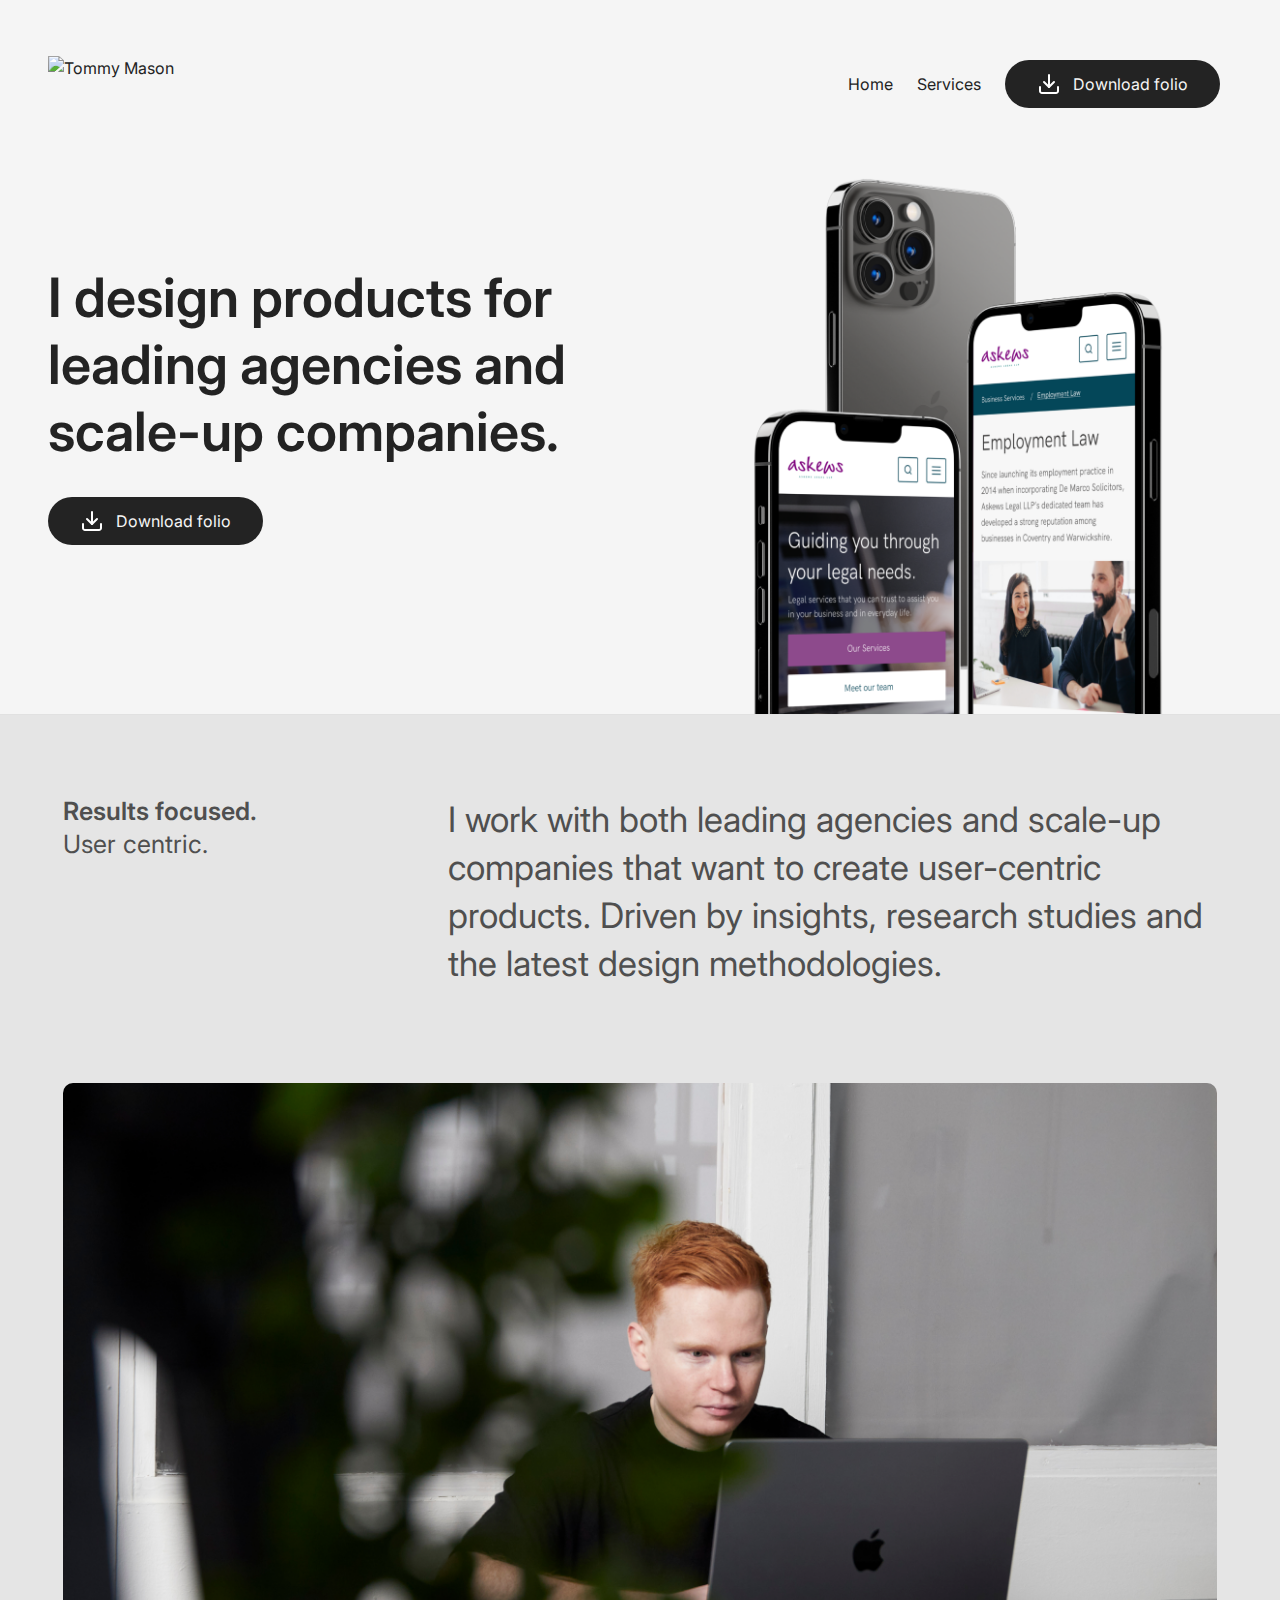
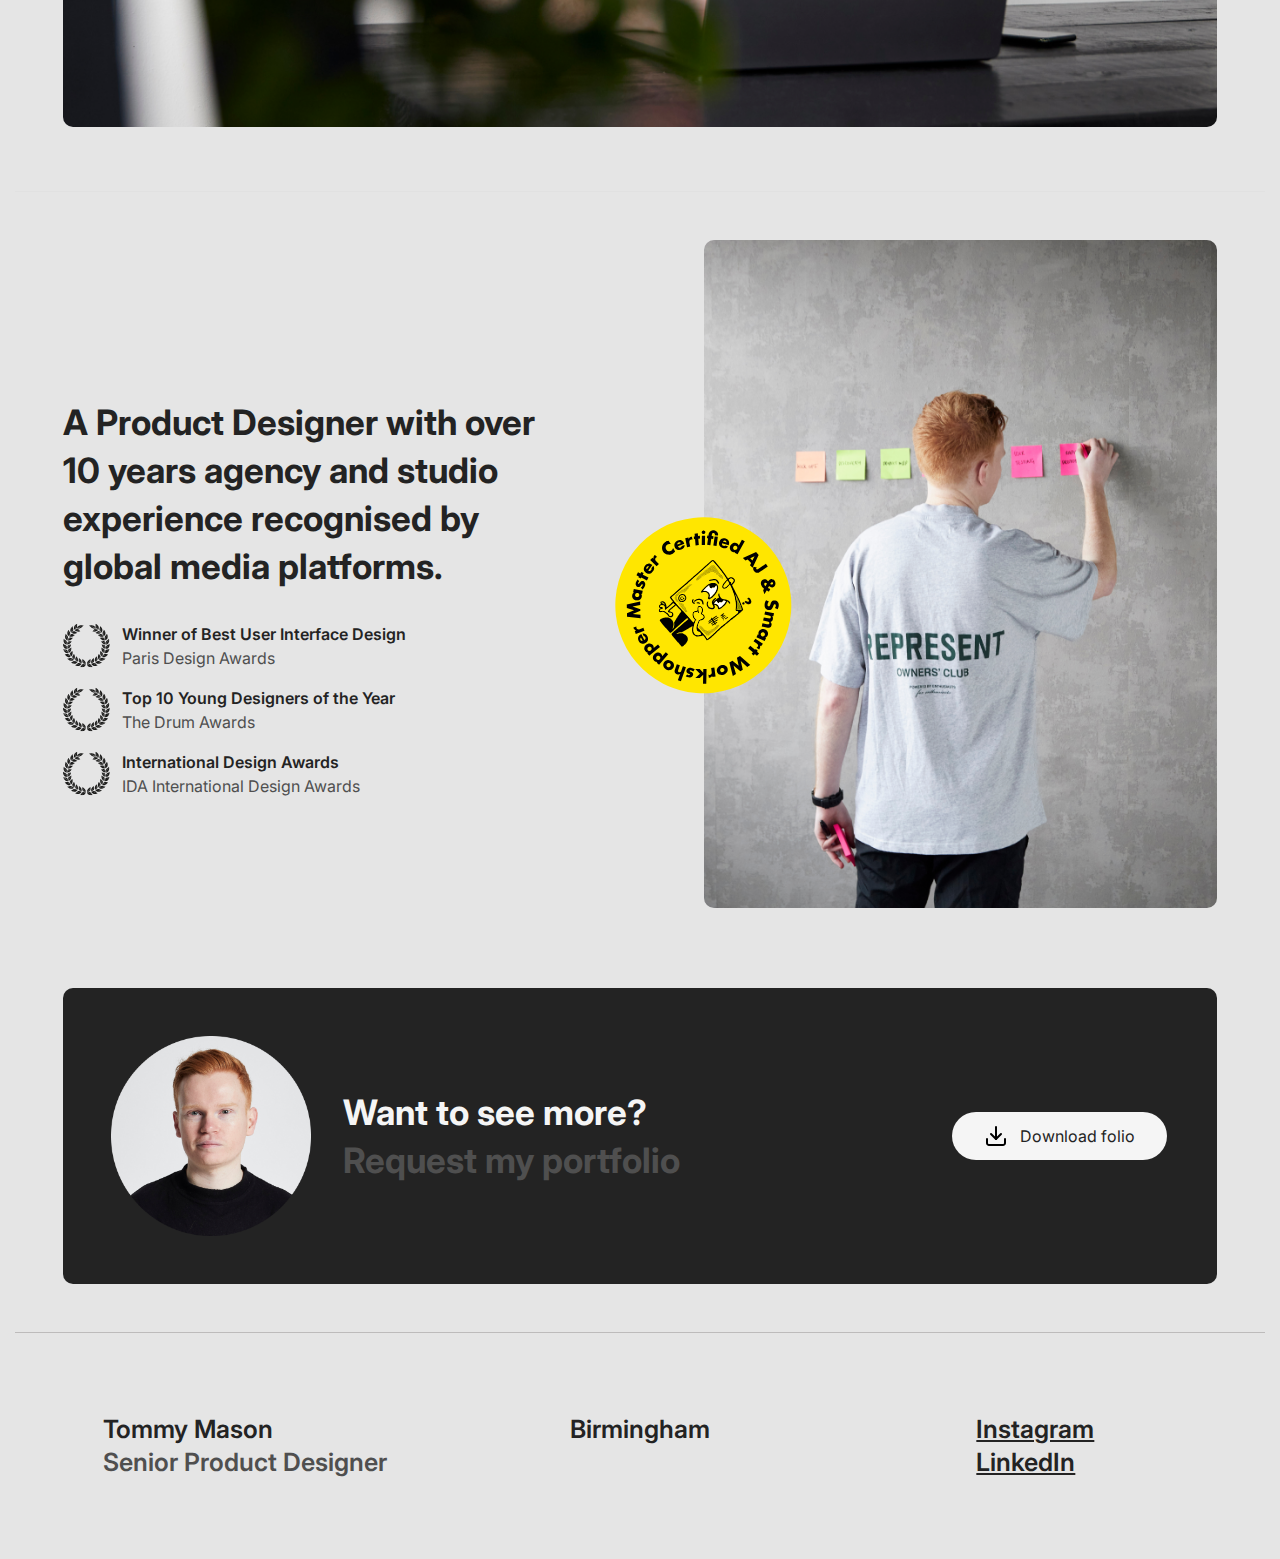
==== index.html @ 69284a3f "portfolio addition" ====
<!DOCTYPE html>
<!--[if lt IE 7]>      <html class="no-js lt-ie9 lt-ie8 lt-ie7"> <![endif]-->
<!--[if IE 7]>         <html class="no-js lt-ie9 lt-ie8"> <![endif]-->
<!--[if IE 8]>         <html class="no-js lt-ie9"> <![endif]-->
<!--[if gt IE 8]>      <html class="no-js"> <!--<![endif]-->
<html>
    <head>
        <meta charset="utf-8">
        <meta http-equiv="X-UA-Compatible" content="IE=edge">
        <title>Tommy Mason</title>
        <meta name="description" content="">
        <meta property="og:title" content="Tommy Mason">
        <meta property="og:site_name" content="Tommy Mason">
        <meta property="og:url" content="www.Tommy Mason.co.uk">
        <meta property="og:description" content="I design products for leading agencies and scale-up companies.">
        <meta property="og:type" content="product">
        <meta property="og:image" content="img/social/Facebook.png">
        <meta name="twitter:card" content="summary">
        <meta name="twitter:site" content="@_TommyMason">
        <meta name="twitter:title" content="Tommy Mason">
        <meta name="twitter:description" content="I design products for leading agencies and scale-up companies.">
        <meta name="twitter:image" content="https://zingy-zabaione-4a0a36.netlify.app/img/social/Twitter.jpg">
        <meta name="viewport" content="width=device-width, initial-scale=1">
        <link rel="shortcut icon" href="favicon.ico" type="image/x-icon">
        <link rel="icon" href="favicon.ico" type="image/x-icon">

        <link rel="stylesheet" href="css/animate.css">
        <link rel="stylesheet" href="css/style.css">
        <link rel="preconnect" href="https://fonts.googleapis.com">
        <link rel="preconnect" href="https://fonts.gstatic.com" crossorigin>
        <link href="https://fonts.googleapis.com/css2?family=Inter:wght@400;500;600&display=swap" rel="stylesheet">
        <!-- <script async src="https://cdn.splitbee.io/sb.js"></script> -->
    </head>
    <body class="home">
        <div id="wrapper">
            <section class="section1 h-flow h-bot-border c-section c-section--center c-header h-full-width">
                <div class="c-header--bar">
                    <img class="c-logo" src="img/logo.svg" alt="Tommy Mason" />
                    <ul class="c-nav">
                        <li><a href="/">Home</a></li>
                        <li><a href="services.html">Services</a></li>
                        <li><a href="javascript:void(0);" class="c-btn--primary c-btn js-download"><svg width="24" height="24" viewBox="0 0 24 24" fill="none" xmlns="http://www.w3.org/2000/svg">
<path d="M21 15V19C21 19.5304 20.7893 20.0391 20.4142 20.4142C20.0391 20.7893 19.5304 21 19 21H5C4.46957 21 3.96086 20.7893 3.58579 20.4142C3.21071 20.0391 3 19.5304 3 19V15" stroke="white" stroke-width="2" stroke-linecap="round" stroke-linejoin="round"/>
<g class="arrow"><path d="M7 10L12 15L17 10" stroke="white" stroke-width="2" stroke-linecap="round" stroke-linejoin="round"/>
<path d="M12 15V3" stroke="white" stroke-width="2" stroke-linecap="round" stroke-linejoin="round"/></g>
</svg> Download folio</a></li>
                    </ul>
                </div>
                <div class="section c-hero h-2-col">
                    <div class="c-hero--text">
                    <h1>I design products for leading agencies and scale-up companies.</h1>
                    <a href="javascript:void(0);" class="c-btn--primary c-btn js-download"><svg width="24" height="24" viewBox="0 0 24 24" fill="none" xmlns="http://www.w3.org/2000/svg">
<path d="M21 15V19C21 19.5304 20.7893 20.0391 20.4142 20.4142C20.0391 20.7893 19.5304 21 19 21H5C4.46957 21 3.96086 20.7893 3.58579 20.4142C3.21071 20.0391 3 19.5304 3 19V15" stroke="white" stroke-width="2" stroke-linecap="round" stroke-linejoin="round"/>
<g class="arrow"><path d="M7 10L12 15L17 10" stroke="white" stroke-width="2" stroke-linecap="round" stroke-linejoin="round"/>
<path d="M12 15V3" stroke="white" stroke-width="2" stroke-linecap="round" stroke-linejoin="round"/></g>
</svg> Download folio</a>
                    </div>
                    <img srcset=" img/iphone@3x.png 3019w,  img/iphone@2x.png 2013w, img/iphone@1x.png 1006w " src="img/iphone.png" >
                </div>
            </section>
            
            <section class="section2 h-2-col-small-big c-section ">
                <div class="h-2-line-heading">
                    <p>Results focused.</p>
                    <p>User centric.</p>
                </div>
                <div class="h-flow">
                    <h2>I work with both leading agencies and scale-up companies that want to create user-centric products. Driven by insights, research studies and the latest design methodologies.</h2>
                </div>
            </section>
            <section class="section3 h-flow h-bot-border c-section">
                <img src="img/BenchFoliageShot-1.png" class="h-rounded" />
            </section>
            <section class="section4 h-2-col c-section">
                <div class="h-flow h-toppad">
                    <h3>A Product Designer with over 10 years agency and studio experience recognised by global media platforms.</h3>
                    <ul class="c-awards">
                        <li><img src="img/wreath.svg" /><div><span>Winner of Best User Interface Design</span><span>Paris Design Awards</span></div></li>
                        <li><img src="img/wreath.svg" /><div><span>Top 10 Young Designers of the Year</span><span>The Drum Awards</span></div></li>
                        <li><img src="img/wreath.svg" /><div><span>International Design Awards</span><span>IDA International Design Awards</span></div></li>
                    </ul>
                </div>
                <div class="h-flow"  style="position:relative;">
                    <img src="img/workshops.png" class="h-rounded" />
                    <img class="c-spinner" src="img/workshopper.svg" />
                </div>
            </section>
            <section id="signup" class="section5 h-flow c-section c-section--black ">
                <div class="h-constrain ">
                    <img src="img/tommy-profile.png" />
                    <h3>Want to see more?<span>Request my portfolio</span></h3>
                    <a href="javascript:void(0);" class="c-btn--secondary c-btn js-download"><svg width="24" height="24" viewBox="0 0 24 24" fill="none" xmlns="http://www.w3.org/2000/svg">
<path d="M21 15V19C21 19.5304 20.7893 20.0391 20.4142 20.4142C20.0391 20.7893 19.5304 21 19 21H5C4.46957 21 3.96086 20.7893 3.58579 20.4142C3.21071 20.0391 3 19.5304 3 19V15" stroke="black" stroke-width="2" stroke-linecap="round" stroke-linejoin="round"/>
<g class="arrow"><path d="M7 10L12 15L17 10" stroke="black" stroke-width="2" stroke-linecap="round" stroke-linejoin="round"/>
<path d="M12 15V3" stroke="black" stroke-width="2" stroke-linecap="round" stroke-linejoin="round"/></g>
</svg> Download folio</a>
                </div>
            </section>
            <section class="section6 c-footer h-3-col" >
                <h4>Tommy Mason <span>Senior Product Designer</span></h4>
                <h4>Birmingham <span><a href="mailto:tommy@studiomason.co.uk"></a></span></h4>
                <ul class="c-footer--socials">
                    <li><a href="https://www.instagram.com/p/CZxgARAMWA4/">Instagram</a></li>
                    <li><a href="https://www.linkedin.com/in/tommymmason/">LinkedIn</a></li>
                </ul>
            </section>
            
        </div>
        <div id="top-of-site-pixel-anchor"></div>
        <div id="modal" class="c-modal c-modal-closed">
            <div id="innerform" class="inner">
                <h3>Download my folio</h3>
                <p>One last thing. Simply enter your name and email address to access my case studies and full deck. I use this information to track downloads.</p>
           <form name="contact" method="POST" action="thanks-port-dl.html" data-splitbee-event="Portfolio Request" data-netlify="true" >
                <label for="fullname">Full name:</label>
                <input type="text" id="fullname" name="fullname" placeholder="Tony Stark" required>  
                <label for="emailaddress">Email address:</label>
                <input type="text" id="emailaddress" name="emailaddress"  placeholder="ironman@stark.io" required>
                <input type="submit" value="Submit & Download folio">
                <a href="javascript:void(0)" class="js-close">Close window</a>
            </form> 
            </div>
        </div>
        <script defer>
            // const spinner = document.querySelector('.c-spinner');
            //                 if (
            // "IntersectionObserver" in window &&
            // "IntersectionObserverEntry" in window &&
            // "intersectionRatio" in window.IntersectionObserverEntry.prototype
            // ) {
            // let observer = new IntersectionObserver(entries => {
            // if (entries[0].boundingClientRect.y < 0) {
            //     if (window.innerWidth > 768) {
            //         spinner.classList.add("animate");
            //     } 
                
            // } else {
            //     spinner.classList.remove("animate");
            // }
            // });
            // observer.observe(document.querySelector("#top-of-site-pixel-anchor"));
            // }   
            
            const downloadModal = document.querySelectorAll('.js-download');
            for (var i = 0; i < downloadModal.length; i++) {
                downloadModal[i].addEventListener("click", function () {
                    //Add function here
                    console.log("cleek");
                //    const removeModal = document.getElementsByClassName('.c-modal')
                //    removeModal.classList.remove('c-modal--closed');

                   let elem = document.querySelector('.c-modal');
                    // Remove the color-purple class
                    elem.classList.remove('c-modal-closed');
                });
            }

            const closeBut = document.querySelector('.js-close');
            closeBut.addEventListener('click', function(e){ 
            document.querySelector('.c-modal').classList.add('c-modal-closed');

            });


            let thing = document.querySelector('.c-modal');
             thing.addEventListener('click', function(e){   
                if (document.getElementById('innerform').contains(e.target)){
                    console.log("in");
                } else{

                     let elem = document.querySelector('.c-modal');
                    if (elem.classList.contains('c-modal-closed')) {};
                     elem.classList.add('c-modal-closed');
                    console.log("out");
                }
                });

            
        </script>
    </body>
</html>
---- css/style.css ----
:root {
    --light-grey: #E5E5E5;
    --light-grey2: #E1E1E1;
    --light-grey3: #F5F5F7;
    --midlight-grey: #4f4f4f;
    --mid-grey: #BDBBBB;
    --dark-grey: #282828;
    --black: #232323;
    --white: #f5f5f5;
    --blue: #2F80ED;
    --deep-blue: #1366D6;
    --light-blue: #56CCF2;
    --yellow: #F2C94C;
    --green: #6FCF97;
    --padding-small: .75rem;
    --padding: 1rem;
    --padding-medium: 2rem;
    --padding-large: 3rem;
    --padding-x-large: 5rem;
    --border-radius: 50px;
    --border-radius-small: 10px;
} 

/* Box sizing rules */
*,
*::before,
*::after {
  box-sizing: border-box;
}

/* Remove default margin */
body,
h1,
h2,
h3,
h4,
p,
figure,
blockquote,
dl,
dd {
  margin: 0;
}

/* Remove list styles on ul, ol elements with a list role, which suggests default styling will be removed */
ul[role='list'],
ol[role='list'] {
  list-style: none;
}

/* Set core root defaults */
html:focus-within {
  scroll-behavior: smooth;
}

html {
    scroll-behavior: smooth;
}

/* Set core body defaults */
body {
  min-height: 100vh;
  text-rendering: optimizeSpeed;
  line-height: 1.5;
  overflow-x: hidden;
}

/* A elements that don't have a class get default styles */
a:not([class]) {
  text-decoration-skip-ink: auto;
}

/* Make images easier to work with */
img,
picture {
  max-width: 100%;
  display: block;
}

/* Inherit fonts for inputs and buttons */
input,
button,
textarea,
select {
  font: inherit;
}

/* Remove all animations, transitions and smooth scroll for people that prefer not to see them */
@media (prefers-reduced-motion: reduce) {
  html:focus-within {
   scroll-behavior: auto;
  }
  
  *,
  *::before,
  *::after {
    animation-duration: 0.01ms !important;
    animation-iteration-count: 1 !important;
    transition-duration: 0.01ms !important;
    scroll-behavior: auto !important;
  }
}

/* GLOBALS */

body {
    background-color: var(--white);
    color: var(--black);
    font-family: 'Inter', sans-serif;
    font-size:16px;
}

@media screen and (min-width: 600px) {
    .home {
        background-color: var(--light-grey);
    }
}

h1 {
    font-size: 1.563rem;
    color: var(--black);
    margin-bottom: var(--padding-medium);
    font-weight: 600;
}

@media screen and (min-width: 768px) {
    h1 {
        font-size: clamp(1.563rem, -0.875rem + 5.333vw, 3.438rem);
        line-height: clamp(1.563rem, -0.875rem + 6.333vw, 4.375rem);rem;
    }
}

h2 {
    font-size: 2.188rem;
    line-height: 3rem;
    font-weight: 400;
    color: var(--midlight-grey);
}

@media screen and (max-width: 600px) {
    h2 {
        font-size: 1.188rem;
        line-height: 1.938rem;
        padding-top:var(--padding);
        margin-top:var(--padding) !important;
        border-top:solid 1px var(--mid-grey);
    }
}

h3 {
    font-size: 2.188rem;
    line-height: 3rem;
}

@media screen and (max-width: 600px) {
    h3 {
        font-size: 1.563rem;
        line-height: 2.063rem;
    }
}


p {
    font-size: 1.25rem;
    line-height: 2.25rem;
    color: var(--midlight-grey);
}

@media screen and (min-width: 768px) {
    p {
        font-size:1.375rem;
    }
}

.highlight {
    position: relative;
}

.highlight:after {
    content:"";
    display: inline-block;
    position: absolute;
    bottom:5px;
    left:0;
    width:100%;
    height:15px;
    mix-blend-mode: multiply;
} 
@media screen and (max-width: 768px) {
    .highlight:after {
        height:10px;
    }
}

.yellow-highlight:after  {
    background-color: var(--yellow);
}

.blue-highlight:after  {
    background-color: var(--light-blue);
}

.green-highlight:after  {
    background-color: var(--green);
    height:30px;
    bottom:10px;
}

@media screen and (max-width: 768px) {
    .green-highlight:after {
        height:15px;
    }
}





input {
    border-radius: var(--border-radius);
    color: var(--dark-grey);
    /* background-color: var(--mid-grey); */
    -webkit-appearance: none;
    -moz-appearance: none;
    border:solid 1px var(--mid-grey);
    padding: var(--padding-small) var(--padding);
    /* margin-right: var(--padding);
    margin-left: var(--padding);*/
} 

a {
    color: var(--black);
}

form {
    text-align:left;
    width:100%;
    --space: 1.5rem;
  display: flex;
  flex-direction: column;
  justify-content: flex-start;

}

form > * {
  margin-top: 0;
  margin-bottom: 0;
} 

form > * + * {
  margin-top: var(--space);
}

label {
    /* margin-right: var(--padding);
    margin-left: var(--padding); */
}

#wrapper {
    max-width: 1250px;
    margin:auto;
}



/* Helpers */

.h-flow {
  --space: 1.5rem;
  display: flex;
  flex-direction: column;
  justify-content: flex-start;
  align-items: flex-start;
}

.h-flow > * {
  margin-top: 0;
  margin-bottom: 0;
} 

.h-flow > * + * {
  margin-top: var(--space);
}

.h-offset-image {
    margin-top:100px !important;
}

.h-offset-image + section {
    margin-top:150px !important;
    margin-bottom:100px;
}

.h-offset-image img:first-child {
    width:230px;
    margin-top:-100px;
    margin-left:auto;
    margin-right:var(--padding);
}

.h-offset-image img:last-child {
    width:230px;
    margin-bottom:-150px;
    margin-right:auto;
    margin-left:var(--padding);
}

@media screen and (min-width: 768px) {
    .h-offset-image img:last-child {
         margin-bottom:-100px;
    }
}

@media screen and (max-width: 768px) {
    .h-3-col {
    display:flex;
    flex-direction: column;
    gap:var(--padding-medium);
    }

}


@media screen and (min-width: 768px) {
.h-3-col {
    
    display: grid !important;
    grid-gap: 2rem;
    grid-template-columns: repeat(auto-fit, minmax(275px, 1fr));

    justify-items: center;
}
}

.h-3-col h3 {
    font-size: 1.375rem;
}


.h-3-col .h-flow {
    --space: .5rem;
}
@media screen and (max-width: 768px) {
    .h-3-col { 
        padding: var(--padding-large) var(--padding);
    }

}

.h-left {
    text-align: left !important;
}

.h-toppad {
    padding-top:var(--padding-large);
}

.h-full-width {
  width: 100vw;
  position: relative;
  left: 50%;
  right: 50%;
  margin-left: -50vw;
  margin-right: -50vw;
}

@media screen and (min-width: 600px) {

    .h-2-col {
        display: grid !important;
        grid-gap: 10vw;
        grid-template-columns: repeat(auto-fit, minmax(250px, 1fr));
        align-items: center;
    }

    .h-2-col-small-big {
        display: grid !important;
        grid-gap: 10vw;
        grid-template-columns: 1fr 3fr;
        padding-top: var(--padding-x-large) !important;
    }
}

.h-constrain {
    max-width: 1250px;
    margin:auto;
    width: 100%;
}

.h-lede {
    font-size: 1.375rem;
    font-weight: 400;
}

.h-bot-border {
    border-bottom: solid 1px var(--light-grey2);
}

.h-2-line-heading p{
    font-weight: 600;
    line-height: 2.063rem;
}
@media screen and (min-width: 600px) {
.h-2-line-heading p{
    font-size: 1.563rem;
}
}


.h-2-line-heading p:first-of-type {
}

.h-2-line-heading p:last-of-type {
    color: var(--midlight-grey);
    font-weight: 400;
}

    .h-rounded {

        margin-bottom:var(--padding);
    }

@media screen and (min-width: 600px) {
    .h-rounded {
        border-radius: var(--border-radius-small);

    }
}





/* Components */

@media screen and (max-width: 600px) {
    .c-header--bar {
       width:100%;
    }
}

@media screen and (min-width: 600px) {
    .c-header--bar {
        display:flex;
        width:100%;
        justify-content: space-between;
        align-items:center;
    }
}


.c-header {
    background-color: var(--white);
    padding-bottom:0 !important;

}

.c-logo {
    margin-bottom: var(--padding-medium);
}

.c-nav {
    list-style: none;
    display:flex;
    align-items: center;
    margin: 0;
    padding: 0;
}

@media screen and (max-width: 600px) {

    .c-nav {
    border-top: solid 1px;
    border-bottom: solid 1px;
    width: 100%;
    flex-wrap: wrap;
    }
    .c-nav li:last-of-type {
        display:none;
    }

}

.c-nav li {
    padding: var(--padding-small);
}

.c-nav li a{
    text-decoration: none;
    color: var(--black);  
    display:flex; 
}

.c-nav li .c-btn--primary{
    color: var(--white);  
}


#top-of-site-pixel-anchor {
  position: absolute;
  width: 1px;
  height: 1px;
  top: 300px;
  left: 0;
}

.c-spinner {
    position: absolute;
    left: -125px;
    top: calc(50% - 125px);
    -webkit-animation: spin 7s infinite linear;
    animation: spin 7s infinite linear;
}

@media screen and (max-width: 600px) {

.c-spinner {
    width: 50%;
    right: 0;
    bottom: -14vw;
    left:initial;
    top:initial;

}

}

.c-awards {
    list-style:none;
    margin:var(--padding-medium) 0 0 0;
    padding:0;
    width:100%;
}

.c-awards li {
    display:flex;
    align-items: center;
    margin-bottom:var(--padding);
}

@media screen and (max-width: 600px) {

    .c-awards li {
    border-radius: var(--border-radius-small);
    background-color:var(--light-grey3);
    padding:var(--padding);
}

}

.c-awards li img {
margin-right:var(--padding-small);
}

.c-awards li div {
    display: flex;
    flex-direction: column;
}

.c-awards li div span:first-of-type {
    color: var(--black);
    font-weight: 600;
}

.c-awards li div span:last-of-type {
    color: var(--midlight-grey);
    font-weight: 400;
}

.c-hero img {
    align-self: flex-end;   
}

@media screen and (max-width: 600px) {
.c-hero img {
    display:none; 
}
}



.c-hero--text {
    margin-bottom: var(--padding-large);
}


.c-section {
    display:flex;
    flex-direction: column;
    padding:  var(--padding-large) var(--padding-large);
}

.h-3-col .c-section  {
   padding:  0; 
}

@media screen and (max-width: 600px) {
    .c-section {
        padding:  var(--padding-large) var(--padding);
    }
}



.c-section--center {
    align-items: center;
}

@media screen and (max-width: 768px) {
.c-section--center {
    padding-bottom:6rem;
}
}

.c-section--2 { 
    flex-direction: row;
    gap:2rem;
}

@media screen and (max-width: 600px) {
    .c-section--2 { 
        flex-direction: column;
        gap:2rem;
    }

    .c-section--reverse { 
        flex-direction: column-reverse;
    }
}

.c-section--black {
    background-color: var(--black);
    border-radius: var(--border-radius-small);
    margin: var(--padding) var(--padding-large);
}

    @media screen and (max-width: 600px) {

    .c-section--black {
        margin: var(--padding);
    }

    .c-section--black img{
        width:150px;
    }

    }
.c-section--black *{
        color: var(--white);
}

.c-section--black h3 {
    display: flex;
    flex-direction: column;
    justify-self: flex-start;

}


@media screen and (max-width: 600px) {
    .c-section--black div {
        display: flex;
        flex-direction: column;
        align-items: center;
        justify-content: space-between;
    }

    .c-section--black div img , .c-section--black div h3{
        text-align: center;
        padding-bottom:var(--padding-medium);
    }

    .c-section--black div .c-btn{
        align-self: center;
    }
}


@media screen and (min-width: 600px) {

    .c-section--black h3 span{
        color: var(--midlight-grey);
    }

    .c-section--black div { 
        display: grid !important;
        grid-gap: 2rem;
        grid-template-columns: 200px 1fr 220px;
        align-items: center;
        justify-items: center;
    }
}


.c-stat {
    font-size: 1.563rem;
    line-height:2.188rem;
}

.c-btn , input[type=submit] {
    display:inline-flex;
    border-radius: var(--border-radius);
    padding: var(--padding-small) var(--padding-medium) ;
    text-decoration: none;
    text-align: center;
    transition: all .2s ease-in; 

}

.c-btn--ghost {
    border: solid 1px var(--white);
    color: var(--white);
}

.c-btn--ghost:hover {
    background-color: var(--white);
    color: var(--black);
}

.c-btn--primary , input[type=submit] {
    background-color:var(--black);
    color:var(--white);  
}

.c-btn--primary:hover , input[type=submit]:hover {
    background-color:var(--black);
}

.c-btn--secondary  {
    background-color:var(--white);
    color:var(--black);  
}

.c-btn:hover  {
    background-color:var(--mid-grey);
}

.c-btn img , .c-btn svg{
    margin-right: var(--padding-small);
}

.c-btn:hover  svg .arrow {
   -webkit-animation: bounce 1s infinite linear;
    animation: bounce 1s infinite linear;
}



@media screen and (max-width: 600px) {

    .c-btn , input[type=submit]{
        align-self: stretch;
    }

}

.c-footer {
    border-top: solid 1px var(--mid-grey);
    margin-top:var(--padding-large);
    padding:  var(--padding-x-large) var(--padding-large); 
}


.c-footer h4 {
    display: flex;
    flex-direction: column;
    font-size:1.563rem;
    line-height: 2.063rem;
    font-weight: 600 ;
}

.c-footer h4 span{
color: var(--midlight-grey);
}

.c-footer--socials {
    margin:0;
    padding:0;
    list-style: none;
    font-size:1.563rem;
    line-height: 2.063rem;
    font-weight: 600 ;
}

.c-footer--socials a{
    color: var(--black);
}


.c-modal {
    transition: all .5s ease-in; 
    position: absolute;
    -webkit-backdrop-filter: blur(5px);
    backdrop-filter: blur(5px);
    background-color:rgba(0, 0, 0, 0.75);
    width:100%;
    height:100%;
    top:0;
    left:0;
    right:0;
    bottom:0;
    position: fixed;
    display: flex;
    align-content: center;
    align-items: center;
    justify-content: center;
}

.c-modal-closed {
    display:none;
}

.c-modal .inner {
    width: 50%;
    padding: var(--padding-large) 7vw;
    background-color: var(--white);
    border:solid 1px var(--black);
    text-align: center;
}

@media screen and (max-width: 768px) {
    .c-modal .inner {
        width: 95%;
        padding: var(--padding-medium);
    }
}

.c-modal .inner p {
    font-size: 1rem;
    line-height: initial;
    margin-bottom: 2rem;
}

.c-modal .inner h3 {
    font-size: 3rem;
    line-height: 2.5rem;
    margin-bottom: 2rem;
}
.c-modal .inner form , .c-modal .inner input{
    text-align:center;
}

.c-modal .inner  input[type=submit] {
display:block;
}



/* @media screen and (max-width: 600px) {
    .c-footer {
        text-align:center;
    }

    .c-footer h3 {
        font-size: 2.188rem;
    }

    .c-footer p {
        font-size: 1rem;
    }

    .c-footer .tweetybird {
        padding: var(--padding);
    }

} */


/* Animations */

.anim-1 {
    animation: pulse 2s infinite; 
}

@-moz-keyframes spin {
    from { -moz-transform: rotate(0deg); }
    to { -moz-transform: rotate(360deg); }
}
@-webkit-keyframes spin {
    from { -webkit-transform: rotate(0deg); }
    to { -webkit-transform: rotate(360deg); }
}
@keyframes spin {
    from {transform:rotate(0deg);}
    to {transform:rotate(360deg);}
}

@-moz-keyframes bounce {
    0% { -moz-transform: translateY(0); }
    50% { -moz-transform: translateY(3px); }
    100% { -moz-transform: translateY(0); }
}
@-webkit-keyframes bounce {
    0% { -webkit-transform: translateY(0); }
    50% { -webkit-transform: translateY(3px); }
    100% { -webkit-transform: translateY(0); }
}
@keyframes bounce {
    0% {transform:translateY(0);}
    50% {transform:translateY(3px);}
    100% {transform:translateY(0);}
}


/* Mobile re oprder */

@media screen and (max-width: 600px) {
#wrapper {
    display:flex;
    flex-direction: column;
}

.section1 {
    order:1;
}
.section2 {
    order:3;
}

.section3 {
    order:2;
    padding:0;
}

.section4 {
    order:4;
    flex-direction: column-reverse;
}

.section5, .section5b {
    order:5;
}
.section6 {
    order:6;
}

}
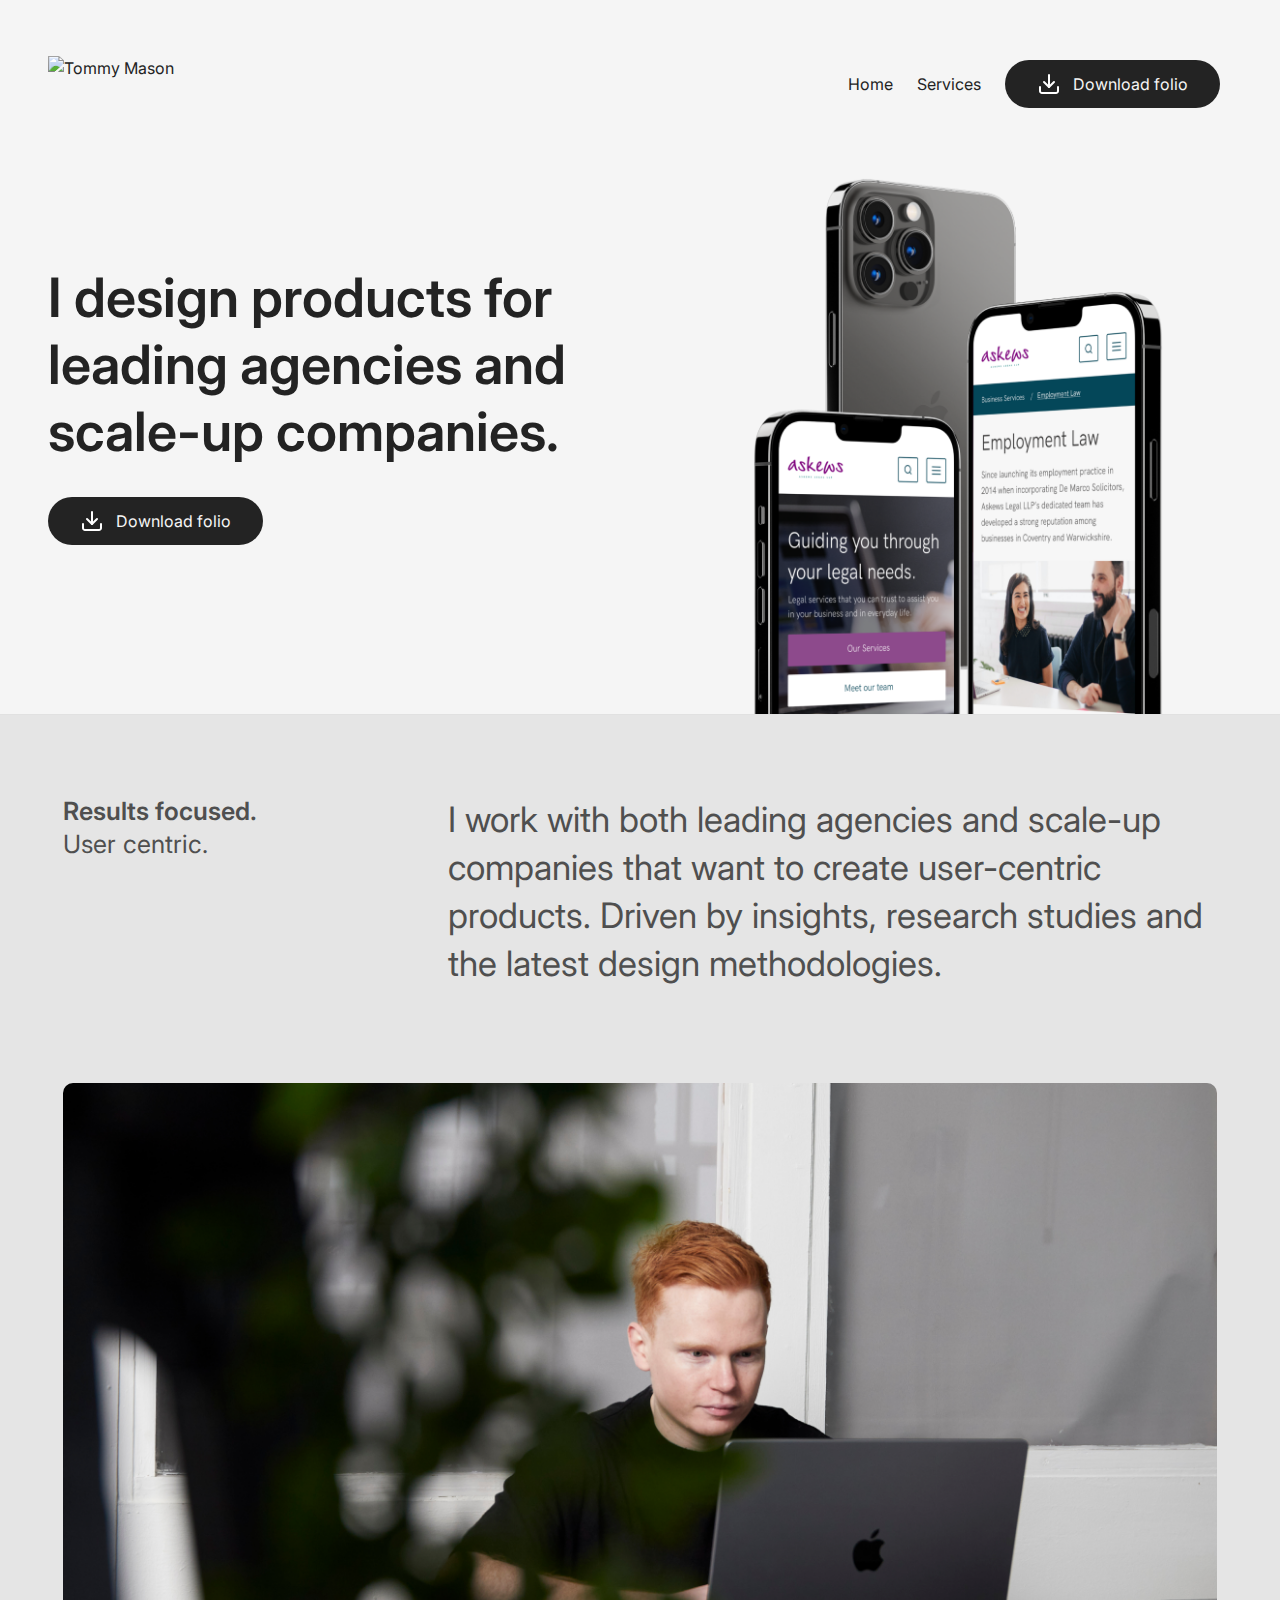
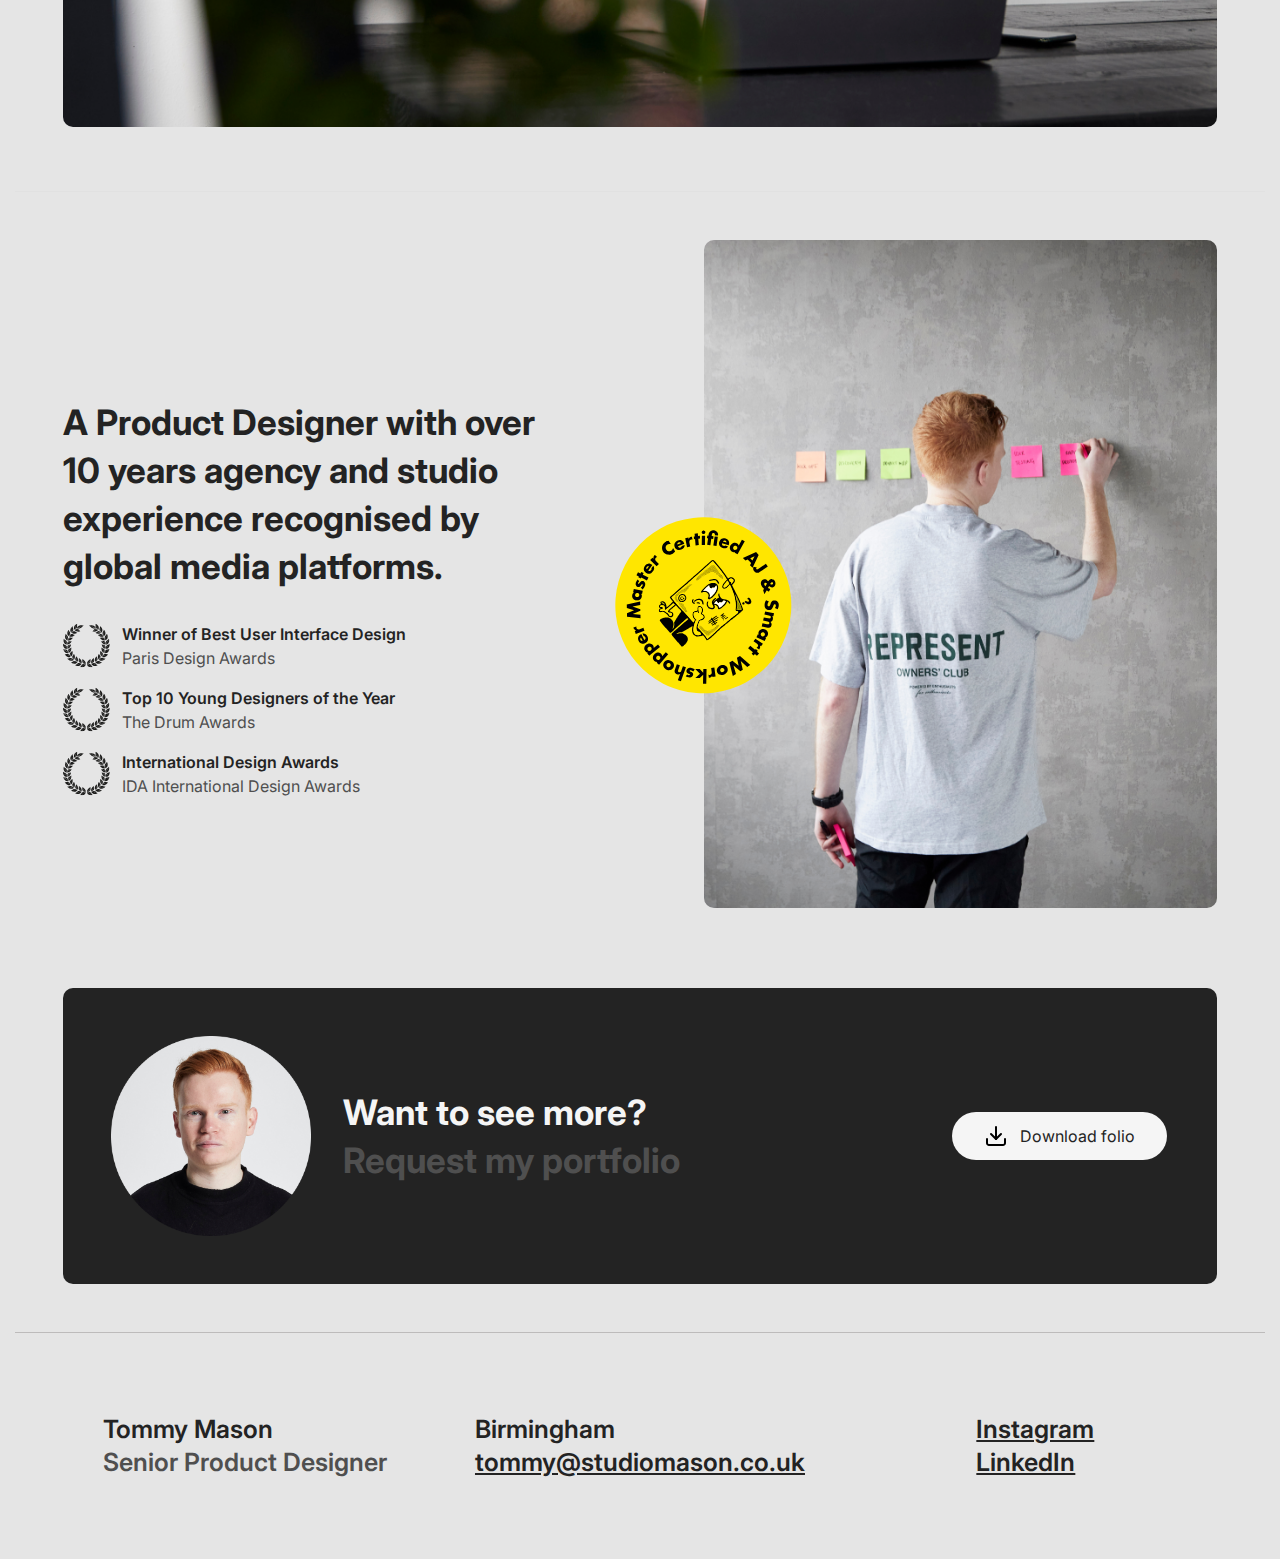
==== commit 823ba757: "email" ====
--- a/index.html
+++ b/index.html
@@ -98,7 +98,7 @@
             </section>
             <section class="section6 c-footer h-3-col" >
                 <h4>Tommy Mason <span>Senior Product Designer</span></h4>
-                <h4>Birmingham <span><a href="mailto:tommy@studiomason.co.uk"></a></span></h4>
+                <h4>Birmingham <span><a href="mailto:tommy@studiomason.co.uk">tommy@studiomason.co.uk</a></span></h4>
                 <ul class="c-footer--socials">
                     <li><a href="https://www.instagram.com/p/CZxgARAMWA4/">Instagram</a></li>
                     <li><a href="https://www.linkedin.com/in/tommymmason/">LinkedIn</a></li>
